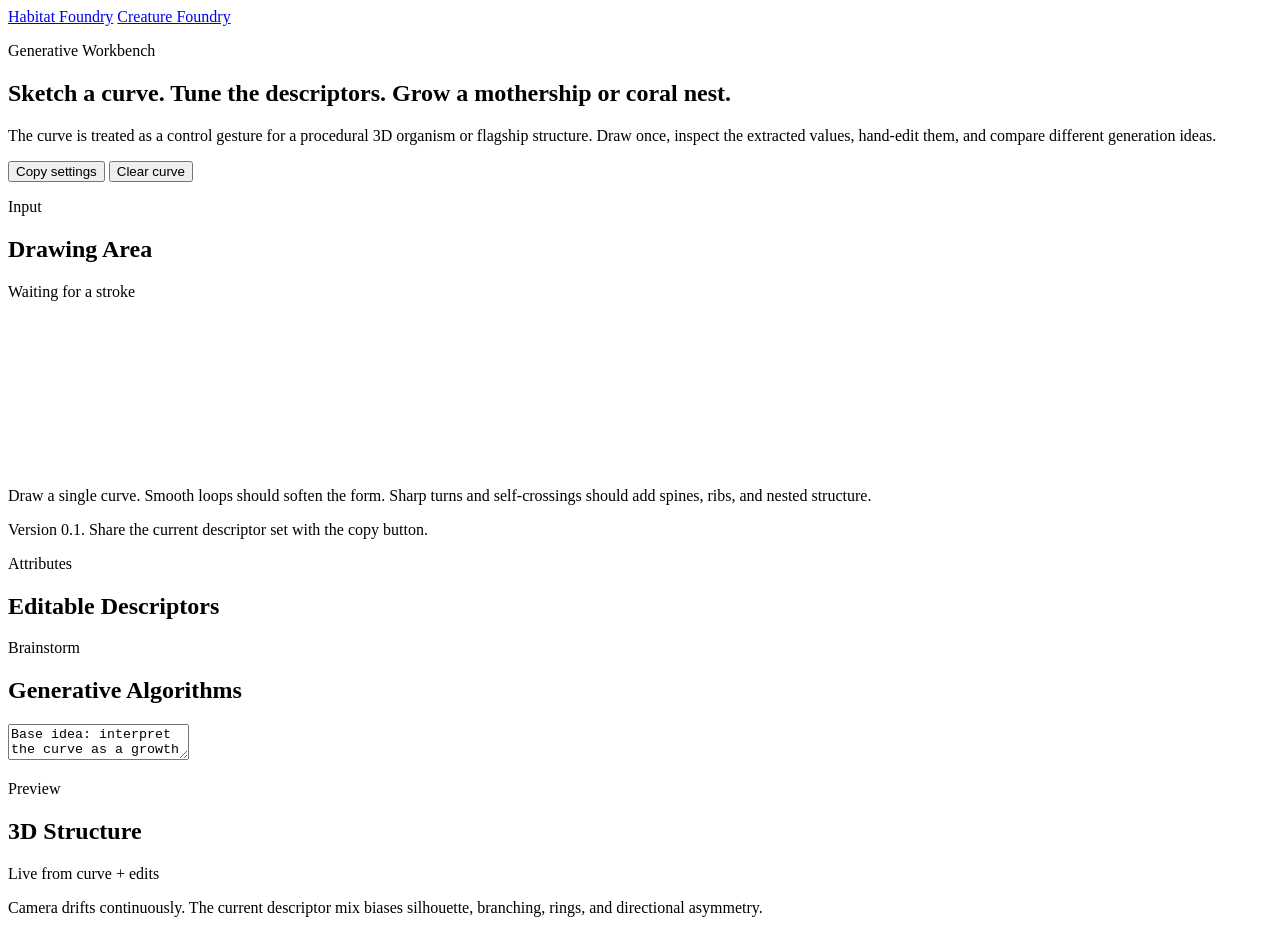
==== index.html @ 396dd9a0 "Publish Avaruuskoralli prototype" ====
<!doctype html>
<html lang="en">
<head>
  <meta charset="utf-8">
  <meta name="viewport" content="width=device-width, initial-scale=1">
  <title>Curve Foundry</title>
  <link rel="stylesheet" href="./style.css">
</head>
<body>
  <main class="app-shell">
    <nav class="page-nav" aria-label="Project pages">
      <a class="nav-chip active" href="./index.html">Habitat Foundry</a>
      <a class="nav-chip" href="./creatures.html">Creature Foundry</a>
    </nav>
    <section class="hero">
      <div class="hero-copy">
        <p class="eyebrow">Generative Workbench</p>
        <h1>Sketch a curve. Tune the descriptors. Grow a mothership or coral nest.</h1>
        <p class="lede">
          The curve is treated as a control gesture for a procedural 3D organism or flagship structure.
          Draw once, inspect the extracted values, hand-edit them, and compare different generation ideas.
        </p>
      </div>
      <div class="hero-actions">
        <button id="shareButton" class="ghost-button secondary" type="button">Copy settings</button>
        <button id="clearButton" class="ghost-button" type="button">Clear curve</button>
      </div>
    </section>

    <section class="workspace">
      <section class="card pad-card">
        <div class="card-header">
          <div>
            <p class="section-label">Input</p>
            <h2>Drawing Area</h2>
          </div>
          <p id="padStatus" class="status-pill">Waiting for a stroke</p>
        </div>
        <div class="canvas-frame">
          <canvas id="drawSurface"></canvas>
        </div>
        <p class="helper-text">
          Draw a single curve. Smooth loops should soften the form. Sharp turns and self-crossings should add spines, ribs, and nested structure.
        </p>
        <p id="shareStatus" class="helper-text subtle">Version 0.1. Share the current descriptor set with the copy button.</p>
      </section>

      <section class="card inspector-card">
        <div class="card-header">
          <div>
            <p class="section-label">Attributes</p>
            <h2>Editable Descriptors</h2>
          </div>
        </div>
        <div id="attributeGrid" class="attribute-grid"></div>
      </section>

      <section class="card notes-card">
        <div class="card-header">
          <div>
            <p class="section-label">Brainstorm</p>
            <h2>Generative Algorithms</h2>
          </div>
        </div>
        <textarea id="brainstormInput" class="brainstorm-input" spellcheck="false">Base idea: interpret the curve as a growth command. Self-crossings raise recursion depth, turning intensity bends outer arms, and directness decides whether the object reads more like a disciplined mothership or a sprawling reef nest.</textarea>
        <div id="ideaCards" class="idea-cards"></div>
      </section>

      <section class="card preview-card">
        <div class="card-header">
          <div>
            <p class="section-label">Preview</p>
            <h2>3D Structure</h2>
          </div>
          <p id="previewMode" class="status-pill neutral">Live from curve + edits</p>
        </div>
        <div class="preview-frame">
          <div id="previewSurface" class="preview-surface"></div>
          <div class="preview-caption">
            Camera drifts continuously. The current descriptor mix biases silhouette, branching, rings, and directional asymmetry.
          </div>
        </div>
      </section>
    </section>
  </main>

  <script src="./app.js"></script>
</body>
</html>
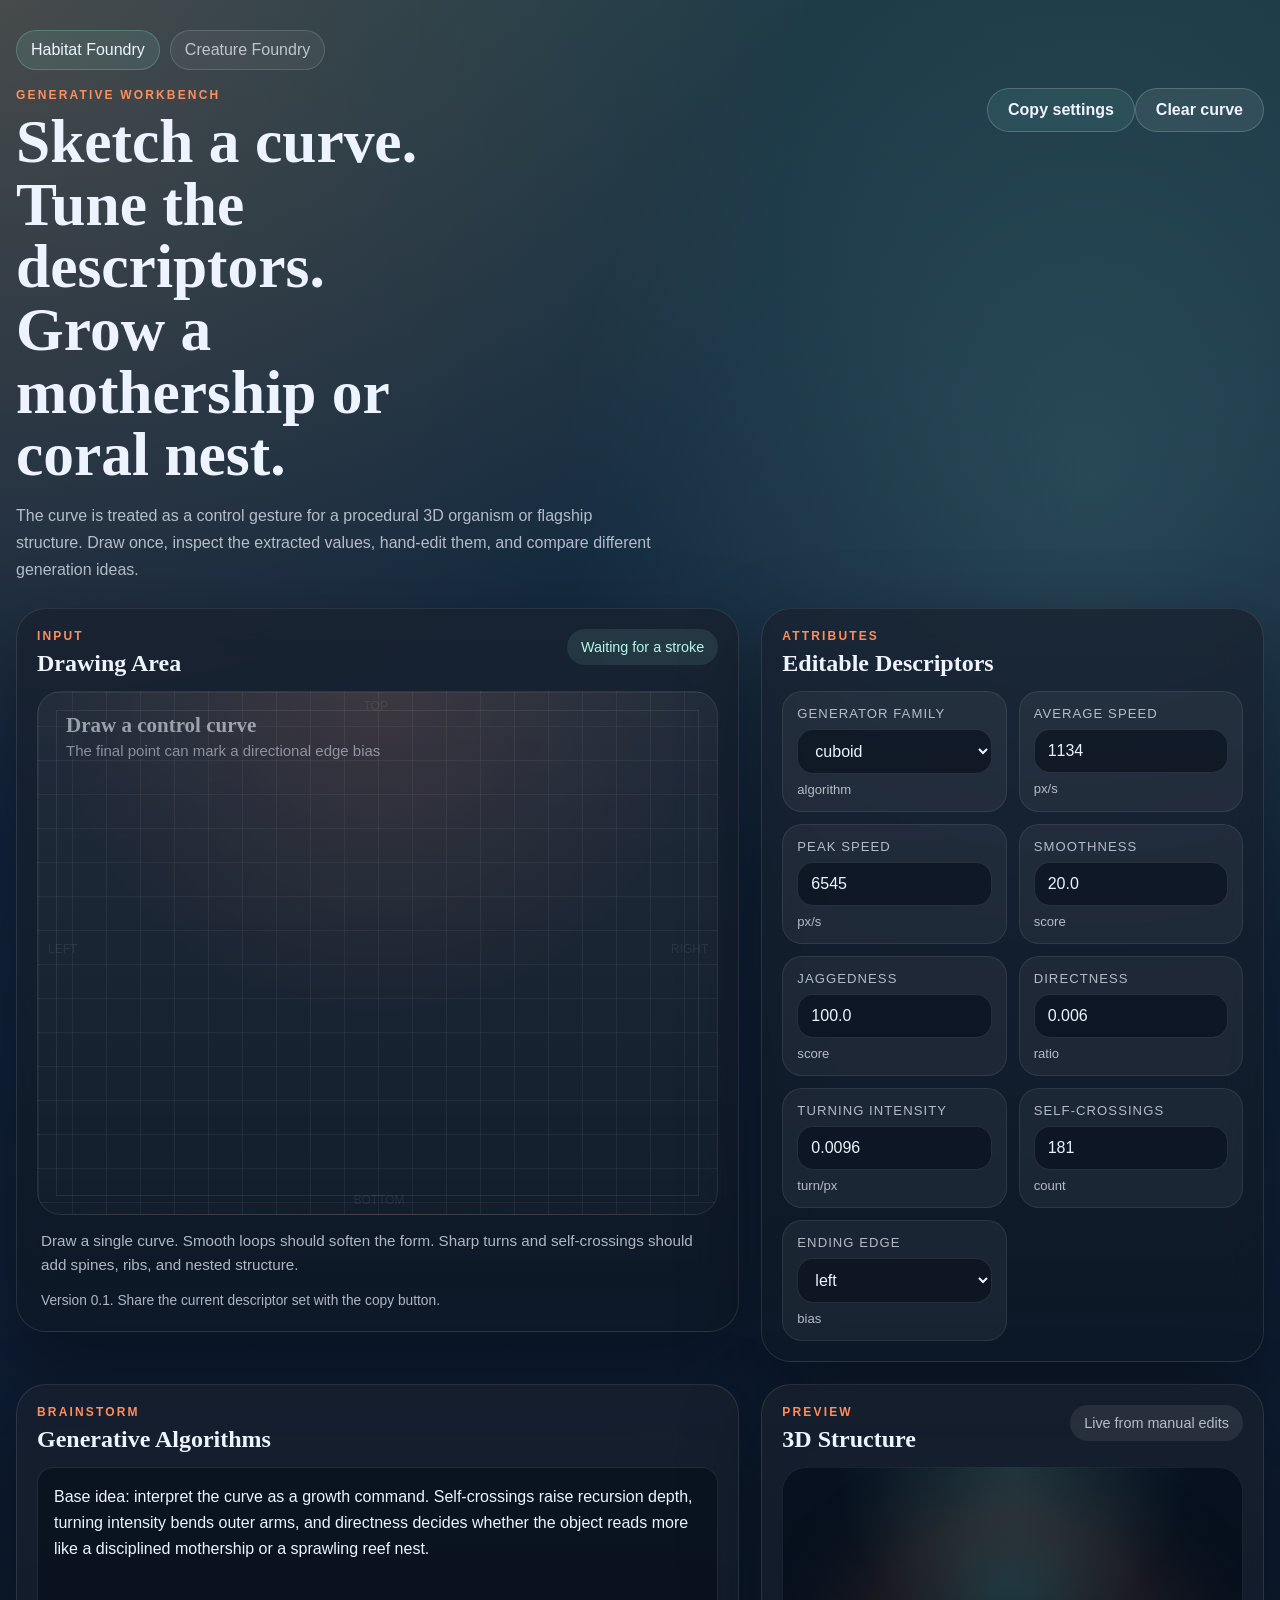
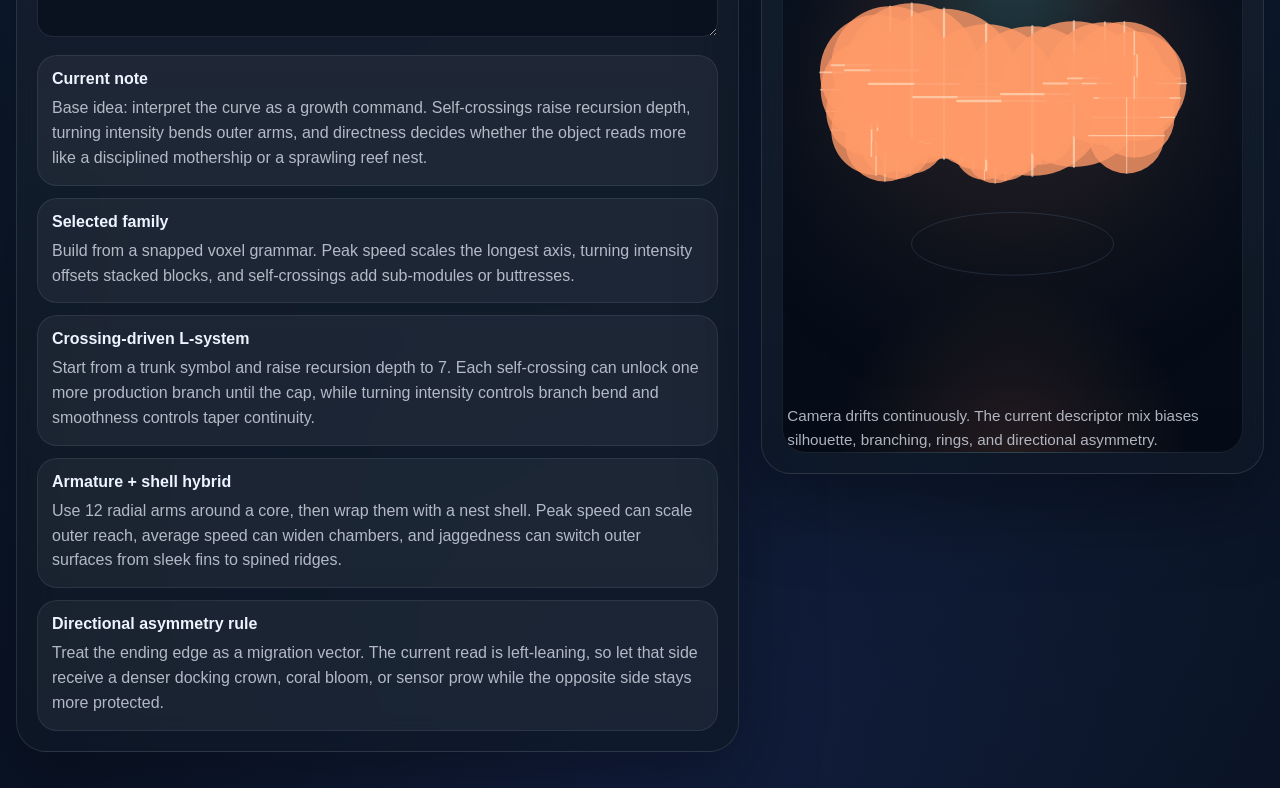
==== commit fdde0f08: "Bust page cache for latest drawing workflow" ====
--- a/index.html
+++ b/index.html
@@ -4,7 +4,7 @@
   <meta charset="utf-8">
   <meta name="viewport" content="width=device-width, initial-scale=1">
   <title>Curve Foundry</title>
-  <link rel="stylesheet" href="./style.css">
+  <link rel="stylesheet" href="./style.css?v=0.2.1">
 </head>
 <body>
   <main class="app-shell">
@@ -84,6 +84,6 @@
     </section>
   </main>
 
-  <script src="./app.js"></script>
+  <script src="./app.js?v=0.2.1"></script>
 </body>
 </html>
--- a/style.css
+++ b/style.css
@@ -0,0 +1,445 @@
+:root {
+  --bg-1: #08111f;
+  --bg-2: #11223b;
+  --bg-3: #1e3c48;
+  --ink: #eef4ff;
+  --ink-soft: rgba(238, 244, 255, 0.72);
+  --accent: #ff8e5d;
+  --accent-2: #87d7c7;
+  --panel: rgba(8, 17, 31, 0.72);
+  --panel-border: rgba(255, 255, 255, 0.1);
+  --panel-soft: rgba(255, 255, 255, 0.05);
+  --shadow: 0 30px 80px rgba(0, 0, 0, 0.35);
+}
+
+* {
+  box-sizing: border-box;
+}
+
+html,
+body {
+  margin: 0;
+  min-height: 100%;
+  background:
+    radial-gradient(circle at top left, rgba(255, 142, 93, 0.18), transparent 30%),
+    radial-gradient(circle at 85% 20%, rgba(135, 215, 199, 0.16), transparent 24%),
+    radial-gradient(circle at bottom center, rgba(80, 111, 255, 0.14), transparent 32%),
+    linear-gradient(180deg, var(--bg-3) 0%, var(--bg-2) 36%, var(--bg-1) 100%);
+  color: var(--ink);
+  font-family: "Avenir Next", "Segoe UI", sans-serif;
+}
+
+body {
+  min-height: 100vh;
+}
+
+.app-shell {
+  width: min(1440px, calc(100% - 32px));
+  margin: 0 auto;
+  padding: 30px 0 36px;
+}
+
+.page-nav {
+  display: flex;
+  gap: 10px;
+  margin-bottom: 18px;
+  flex-wrap: wrap;
+}
+
+.nav-chip {
+  display: inline-flex;
+  align-items: center;
+  border: 1px solid rgba(255, 255, 255, 0.14);
+  border-radius: 999px;
+  padding: 10px 14px;
+  color: var(--ink-soft);
+  text-decoration: none;
+  background: rgba(255, 255, 255, 0.05);
+  transition: background 160ms ease, border-color 160ms ease, color 160ms ease;
+}
+
+.nav-chip:hover,
+.nav-chip.active {
+  color: var(--ink);
+  background: rgba(135, 215, 199, 0.12);
+  border-color: rgba(135, 215, 199, 0.28);
+}
+
+.hero {
+  display: flex;
+  justify-content: space-between;
+  gap: 28px;
+  align-items: flex-start;
+  margin-bottom: 24px;
+}
+
+.hero-copy {
+  max-width: 860px;
+}
+
+.eyebrow,
+.section-label {
+  margin: 0 0 8px;
+  color: var(--accent);
+  font-size: 12px;
+  font-weight: 700;
+  letter-spacing: 0.18em;
+  text-transform: uppercase;
+}
+
+.hero h1,
+.card-header h2 {
+  margin: 0;
+  font-family: Georgia, "Times New Roman", serif;
+  font-weight: 600;
+  line-height: 1.02;
+}
+
+.hero h1 {
+  max-width: 14ch;
+  font-size: clamp(2.7rem, 4.8vw, 5.4rem);
+}
+
+.lede {
+  margin: 16px 0 0;
+  max-width: 72ch;
+  color: var(--ink-soft);
+  line-height: 1.7;
+}
+
+.hero-actions {
+  display: flex;
+  align-items: flex-start;
+}
+
+.ghost-button {
+  border: 1px solid rgba(255, 255, 255, 0.18);
+  border-radius: 999px;
+  background: rgba(255, 255, 255, 0.08);
+  color: var(--ink);
+  padding: 12px 20px;
+  font: inherit;
+  font-weight: 700;
+  cursor: pointer;
+  transition: transform 160ms ease, background 160ms ease, border-color 160ms ease;
+}
+
+.ghost-button:hover {
+  transform: translateY(-1px);
+  background: rgba(255, 255, 255, 0.12);
+  border-color: rgba(255, 255, 255, 0.28);
+}
+
+.ghost-button.secondary {
+  background: rgba(135, 215, 199, 0.1);
+}
+
+.workspace {
+  display: grid;
+  grid-template-columns: minmax(0, 1.18fr) minmax(0, 0.82fr);
+  gap: 22px;
+  align-items: start;
+}
+
+.card {
+  border: 1px solid var(--panel-border);
+  border-radius: 30px;
+  background:
+    linear-gradient(180deg, rgba(255, 255, 255, 0.05), rgba(255, 255, 255, 0.02)),
+    var(--panel);
+  backdrop-filter: blur(18px);
+  box-shadow: var(--shadow);
+}
+
+.pad-card,
+.preview-card,
+.inspector-card,
+.notes-card {
+  padding: 20px;
+}
+
+.card-header {
+  display: flex;
+  justify-content: space-between;
+  gap: 16px;
+  align-items: flex-start;
+  margin-bottom: 16px;
+}
+
+.status-pill {
+  margin: 0;
+  padding: 10px 14px;
+  border-radius: 999px;
+  background: rgba(135, 215, 199, 0.12);
+  color: #b7f7e9;
+  font-size: 0.9rem;
+  white-space: nowrap;
+}
+
+.status-pill.neutral {
+  background: rgba(255, 255, 255, 0.08);
+  color: var(--ink-soft);
+}
+
+.canvas-frame,
+.preview-frame {
+  position: relative;
+  border-radius: 24px;
+  overflow: hidden;
+  border: 1px solid rgba(255, 255, 255, 0.08);
+}
+
+.canvas-frame {
+  background:
+    linear-gradient(180deg, rgba(255, 255, 255, 0.05), rgba(255, 255, 255, 0.02)),
+    linear-gradient(90deg, rgba(255, 255, 255, 0.05) 1px, transparent 1px),
+    linear-gradient(rgba(255, 255, 255, 0.05) 1px, transparent 1px),
+    radial-gradient(circle at top, rgba(255, 142, 93, 0.12), transparent 52%);
+  background-size: auto, 34px 34px, 34px 34px, auto;
+}
+
+#drawSurface {
+  display: block;
+  width: 100%;
+  height: min(58vh, 700px);
+  touch-action: none;
+  cursor: crosshair;
+}
+
+.helper-text,
+.preview-caption {
+  margin: 14px 4px 0;
+  color: var(--ink-soft);
+  font-size: 0.95rem;
+  line-height: 1.55;
+}
+
+.helper-text.subtle {
+  font-size: 0.86rem;
+}
+
+.attribute-grid {
+  display: grid;
+  grid-template-columns: repeat(2, minmax(0, 1fr));
+  gap: 12px;
+}
+
+.attribute-card {
+  padding: 14px;
+  border: 1px solid rgba(255, 255, 255, 0.08);
+  border-radius: 20px;
+  background: var(--panel-soft);
+}
+
+.attribute-card label {
+  display: block;
+  margin-bottom: 8px;
+  color: var(--ink-soft);
+  font-size: 0.82rem;
+  text-transform: uppercase;
+  letter-spacing: 0.08em;
+}
+
+.attribute-card input,
+.attribute-card select,
+.brainstorm-input {
+  width: 100%;
+  border: 1px solid rgba(255, 255, 255, 0.1);
+  border-radius: 16px;
+  background: rgba(5, 12, 24, 0.56);
+  color: var(--ink);
+  font: inherit;
+}
+
+.attribute-card input,
+.attribute-card select {
+  padding: 12px 13px;
+}
+
+.attribute-meta {
+  margin-top: 8px;
+  color: var(--ink-soft);
+  font-size: 0.82rem;
+}
+
+.brainstorm-input {
+  min-height: 170px;
+  padding: 16px;
+  resize: vertical;
+  line-height: 1.6;
+}
+
+.idea-cards {
+  display: grid;
+  gap: 12px;
+  margin-top: 14px;
+}
+
+.idea-card {
+  padding: 14px;
+  border-radius: 20px;
+  border: 1px solid rgba(255, 255, 255, 0.08);
+  background: var(--panel-soft);
+}
+
+.idea-card h3 {
+  margin: 0 0 8px;
+  font-size: 1rem;
+}
+
+.idea-card p {
+  margin: 0;
+  color: var(--ink-soft);
+  line-height: 1.55;
+}
+
+.preview-frame {
+  background:
+    radial-gradient(circle at top, rgba(135, 215, 199, 0.18), transparent 28%),
+    radial-gradient(circle at bottom, rgba(255, 142, 93, 0.12), transparent 28%),
+    linear-gradient(180deg, #07111f 0%, #050b16 100%);
+}
+
+.preview-surface {
+  height: min(58vh, 700px);
+}
+
+.preview-surface canvas {
+  display: block;
+  width: 100%;
+  height: 100%;
+}
+
+#creatureDrawSurface {
+  display: block;
+  width: 100%;
+  height: min(58vh, 700px);
+  touch-action: none;
+  cursor: crosshair;
+}
+
+.preview-stack {
+  display: grid;
+  gap: 18px;
+}
+
+.preview-subsection {
+  display: grid;
+  gap: 8px;
+}
+
+.creature-workspace {
+  display: grid;
+  grid-template-columns: minmax(0, 1.28fr) minmax(360px, 0.72fr);
+  gap: 22px;
+  align-items: start;
+}
+
+.creature-main-card {
+  grid-column: 1;
+  grid-row: 1 / span 2;
+  padding: 20px;
+}
+
+.creature-inspector-card,
+.creature-notes-card,
+.creature-detail-card {
+  padding: 20px;
+}
+
+.creature-inspector-card {
+  grid-column: 2;
+  grid-row: 1;
+}
+
+.creature-notes-card {
+  grid-column: 2;
+  grid-row: 2;
+}
+
+.creature-detail-card {
+  grid-column: 1;
+  grid-row: 3;
+}
+
+.preview-frame-large {
+  min-height: min(72vh, 780px);
+}
+
+.preview-frame-small {
+  min-height: min(38vh, 360px);
+}
+
+.preview-surface-large {
+  height: min(72vh, 780px);
+}
+
+.preview-surface-small {
+  height: min(38vh, 360px);
+}
+
+.creature-attribute-grid {
+  grid-template-columns: repeat(2, minmax(0, 1fr));
+}
+
+@media (max-width: 1120px) {
+  .workspace {
+    grid-template-columns: 1fr;
+  }
+
+  .attribute-grid {
+    grid-template-columns: repeat(3, minmax(0, 1fr));
+  }
+
+  .creature-workspace {
+    grid-template-columns: 1fr;
+  }
+
+  .creature-main-card,
+  .creature-inspector-card,
+  .creature-notes-card,
+  .creature-detail-card {
+    grid-column: auto;
+    grid-row: auto;
+  }
+}
+
+@media (max-width: 760px) {
+  .app-shell {
+    width: min(100% - 20px, 1440px);
+    padding-top: 20px;
+  }
+
+  .hero {
+    flex-direction: column;
+  }
+
+  .hero h1 {
+    max-width: 12ch;
+  }
+
+  .card-header {
+    flex-direction: column;
+  }
+
+  .status-pill {
+    white-space: normal;
+  }
+
+  .attribute-grid {
+    grid-template-columns: 1fr;
+  }
+
+  #drawSurface,
+  .preview-surface {
+    height: min(48vh, 460px);
+  }
+
+  .preview-surface-large {
+    height: min(54vh, 520px);
+  }
+
+  .preview-surface-small {
+    height: min(34vh, 300px);
+  }
+}
